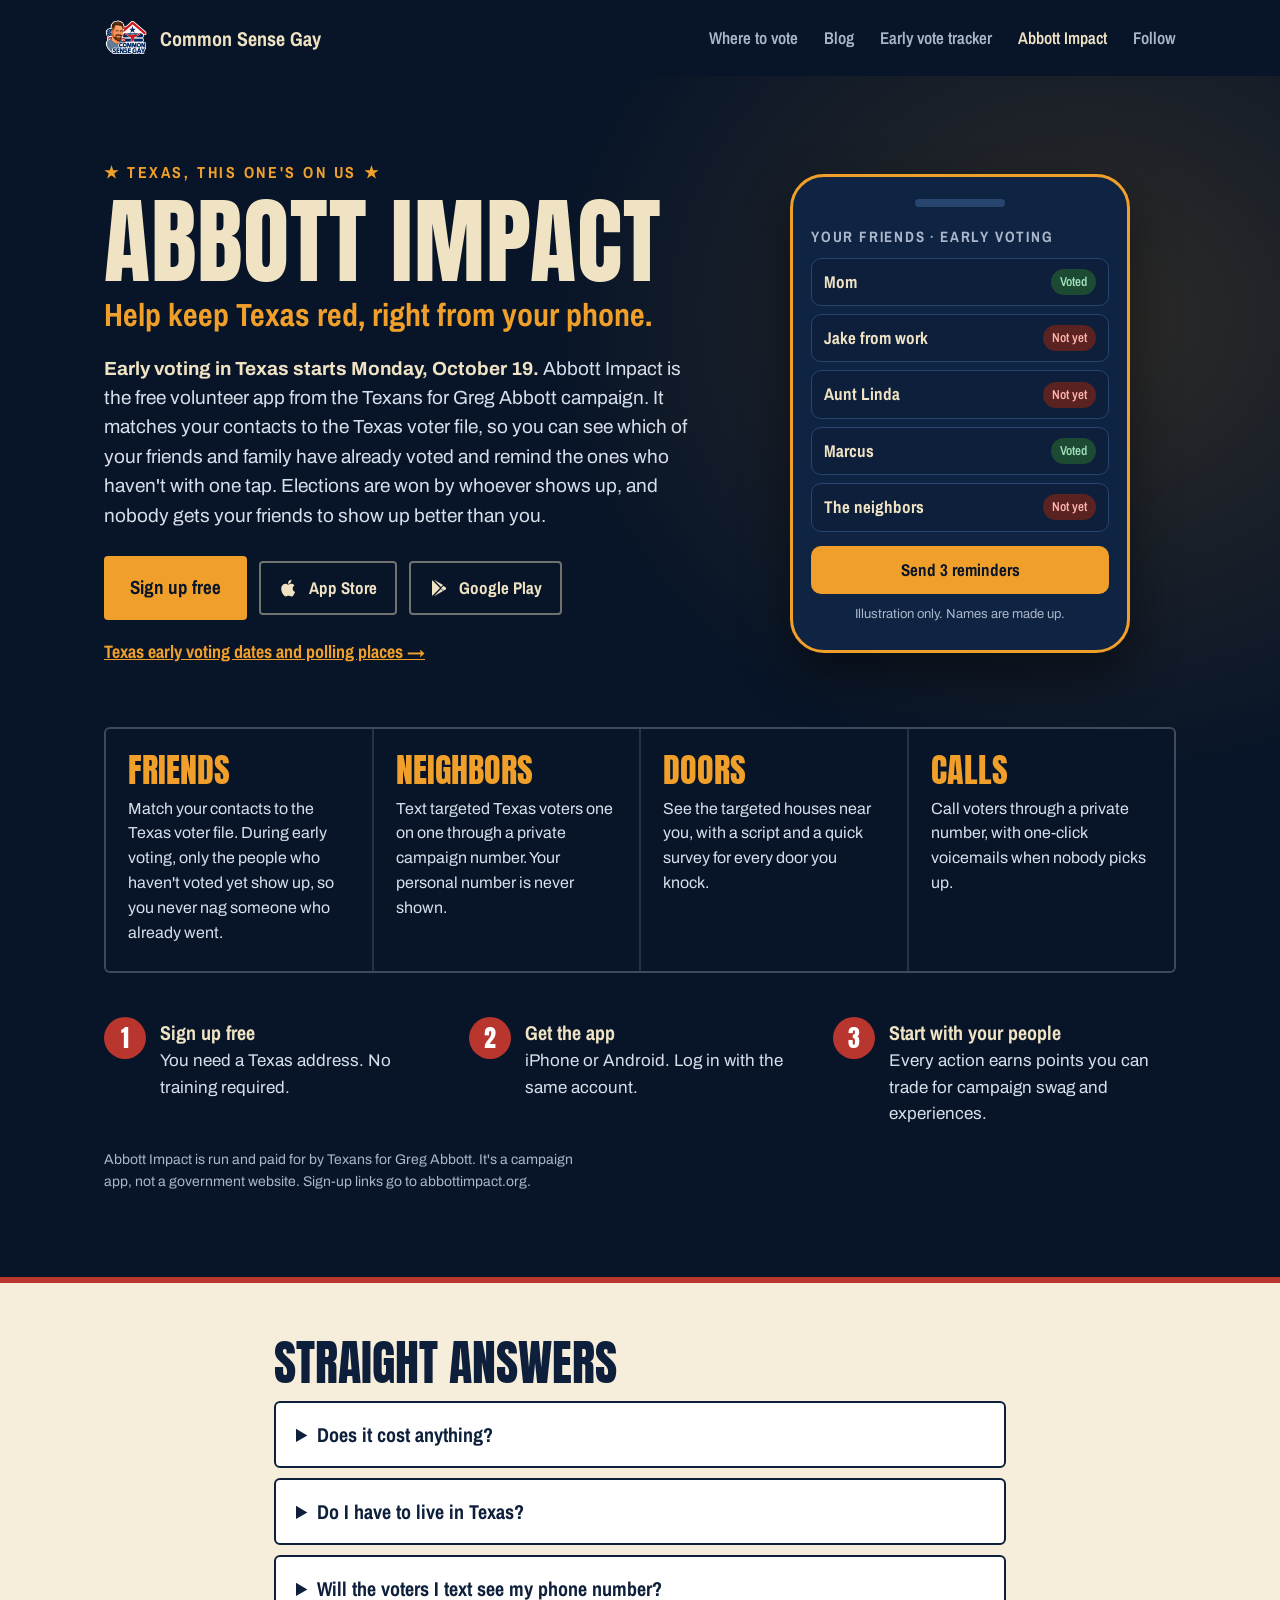
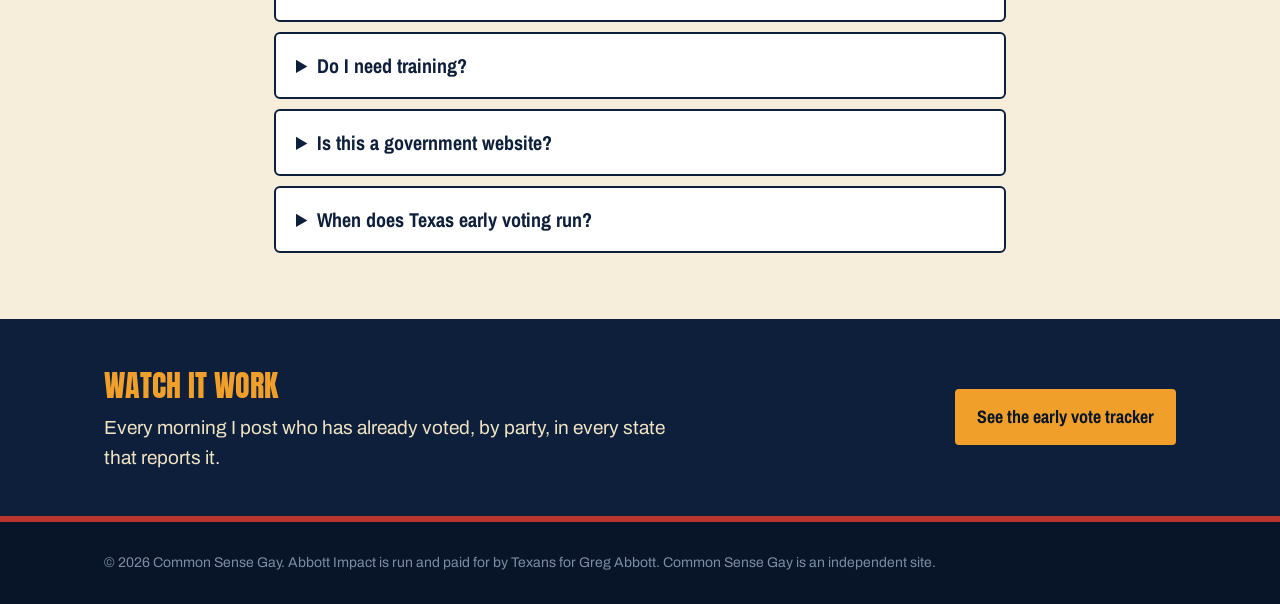
==== abbott-impact/index.html @ 3d99a67d "Abbott Impact: homepage section, /abbott-impact/ page and GA events Co-Authored-By: Claude Opus 5.5 " ====
<!doctype html>
<html lang="en">
<head>
<!-- Google tag (gtag.js) -->
<script async src="https://www.googletagmanager.com/gtag/js?id=G-LYH4ZTMX31"></script>
<script>
  window.dataLayer = window.dataLayer || [];
  function gtag(){dataLayer.push(arguments);}
  gtag('js', new Date());

  gtag('config', 'G-LYH4ZTMX31');
</script>
<script src="/assets/track.js" defer></script>
<meta charset="utf-8">
<meta name="viewport" content="width=device-width,initial-scale=1,viewport-fit=cover">
<title>Abbott Impact: Help Keep Texas Red From Your Phone | Common Sense Gay</title>
<meta name="description" content="Abbott Impact is the free volunteer app from Texans for Greg Abbott. Remind friends who haven't voted, text voters, knock doors and make calls from your phone.">
<link rel="canonical" href="https://commonsensegay.com/abbott-impact/">
<meta property="og:title" content="Abbott Impact: help keep Texas red from your phone">
<meta property="og:description" content="Early voting in Texas starts October 19. Get the free volunteer app and get your people to the polls.">
<meta property="og:type" content="website">
<meta property="og:url" content="https://commonsensegay.com/abbott-impact/">
<meta property="og:image" content="https://commonsensegay.com/assets/og-home-v3.jpg">
<meta property="og:image:width" content="1200">
<meta property="og:image:height" content="630">
<meta name="twitter:card" content="summary_large_image">
<meta name="twitter:image" content="https://commonsensegay.com/assets/og-home-v3.jpg">
<meta name="theme-color" content="#0d1f3a">
<link rel="icon" type="image/png" sizes="32x32" href="/favicon-32.png">
<link rel="apple-touch-icon" href="/apple-touch-icon.png">
<link rel="stylesheet" href="/assets/votebar.css">
<link rel="stylesheet" href="/assets/abbott-impact.css">
<link rel="preconnect" href="https://fonts.googleapis.com">
<link rel="preconnect" href="https://fonts.gstatic.com" crossorigin>
<link rel="stylesheet" href="https://fonts.googleapis.com/css2?family=Anton&family=Archivo:wght@400;500;700&family=Archivo+Narrow:wght@600;700&display=swap">
<style>
:root{
  --navy:#0d1f3a; --night:#081528; --cream:#efe3c4; --paper:#f6eedb;
  --sun:#f0a02a; --burnt:#d97a26; --red:#b8362e; --mist:#a9b6cb;
  --ink:#16202e; --ink-soft:#57524a; --rule:#d9c9a2; --green:#1d7a46;
  --display:"Anton",Impact,"Arial Narrow",sans-serif;
  --body:"Archivo",system-ui,sans-serif;
  --narrow:"Archivo Narrow","Arial Narrow",sans-serif;
}
*{box-sizing:border-box}
body{margin:0;background:var(--paper);color:var(--ink);font-family:var(--body);font-size:18px;line-height:1.55;-webkit-font-smoothing:antialiased}
img{max-width:100%;height:auto;display:block}
a{color:var(--navy)}
a:focus-visible,button:focus-visible,select:focus-visible{outline:3px solid var(--sun);outline-offset:3px}
.wrap{max-width:1120px;margin:0 auto;padding:0 24px}
@media (max-width:600px){.wrap{padding:0 16px}}
.bar{background:var(--night)}
.bar .wrap{display:flex;align-items:center;justify-content:space-between;gap:16px;padding-top:16px;padding-bottom:16px}
.mark{display:flex;align-items:center;gap:12px;text-decoration:none;font-family:var(--narrow);font-weight:700;font-size:20px;color:var(--cream)}
.mark img{width:44px;height:44px}
.nav{display:flex;gap:26px;font-family:var(--narrow);font-weight:600;font-size:17px}
.nav a{text-decoration:none;color:var(--mist)}
.nav a:hover,.nav a[aria-current]{color:var(--cream)}
@media (max-width:700px){.nav a:not(.keep){display:none}}

.top{background:var(--navy);color:var(--cream);padding:56px 0 64px;border-bottom:6px solid var(--red)}
h1{font-family:var(--display);font-weight:400;text-transform:uppercase;font-size:clamp(46px,7vw,92px);line-height:1;margin:0 0 18px;letter-spacing:.01em}
.lede{font-size:clamp(18px,2vw,21px);color:#d8dfeb;max-width:58ch;margin:0}
.eday{display:inline-flex;align-items:baseline;gap:12px;margin-top:28px;padding:12px 18px;border:2px solid var(--sun);border-radius:4px}
.eday b{font-family:var(--display);font-weight:400;font-size:30px;color:var(--sun);line-height:1}
.eday span{font-family:var(--narrow);font-weight:600;font-size:18px}

section{padding:56px 0}
h2{font-family:var(--display);font-weight:400;text-transform:uppercase;font-size:clamp(32px,4.5vw,48px);line-height:1;margin:0 0 14px;color:var(--navy)}
.sub{color:var(--ink-soft);max-width:62ch;margin:0 0 26px}

/* state lookup */
.pick{display:flex;flex-wrap:wrap;gap:12px;align-items:center;margin-bottom:22px}
.pick label{font-family:var(--narrow);font-weight:700;font-size:19px;color:var(--navy)}
.pick select{font:inherit;font-size:18px;padding:10px 14px;border:2px solid var(--navy);border-radius:4px;background:#fff;color:var(--ink);min-width:260px}
.card{background:#fff;border:2px solid var(--navy);border-radius:6px;padding:26px 28px;display:grid;grid-template-columns:1fr auto;gap:18px 32px;align-items:center}
@media (max-width:760px){.card{grid-template-columns:1fr;padding:22px}}
.card h3{font-family:var(--display);font-weight:400;text-transform:uppercase;font-size:40px;line-height:1;margin:0 0 10px;color:var(--navy)}
.card .win{font-size:20px;margin:0 0 6px}
.card .win b{font-family:var(--narrow)}
.card .note{color:var(--ink-soft);font-size:16px;margin:6px 0 0}
.chip{display:inline-block;font-family:var(--narrow);font-weight:700;font-size:15px;padding:3px 10px;border-radius:999px;vertical-align:3px;white-space:nowrap}
.chip.open{background:#dff1e6;color:var(--green)}
.chip.soon{background:#fde9c7;color:#8a4b00}
.chip.closed,.chip.none,.chip.varies{background:#ece6d6;color:#5f5a4e}
.btn{display:inline-flex;align-items:center;justify-content:center;gap:10px;font-family:var(--narrow);font-weight:700;font-size:18px;text-decoration:none;padding:14px 22px;border-radius:4px;background:var(--red);color:#fff;white-space:nowrap}
.btn:hover{background:#9f2c25}
.btn.alt{background:transparent;color:var(--navy);border:2px solid var(--navy)}
.card .acts{display:flex;flex-direction:column;gap:10px}

/* table */
.filters{display:flex;flex-wrap:wrap;gap:8px;margin:0 0 16px}
.filters button{font-family:var(--narrow);font-weight:700;font-size:16px;padding:8px 14px;border-radius:999px;border:2px solid var(--navy);background:transparent;color:var(--navy);cursor:pointer}
.filters button[aria-pressed="true"]{background:var(--navy);color:var(--cream)}
.tbl{width:100%;border-collapse:collapse;background:#fff;border:2px solid var(--navy)}
.tbl th{font-family:var(--narrow);font-weight:700;font-size:16px;text-align:left;padding:12px 14px;background:var(--navy);color:var(--cream)}
.tbl td{padding:12px 14px;border-top:1px solid var(--rule);vertical-align:top;font-size:16px}
.tbl td:first-child{font-weight:700;white-space:nowrap}
.tbl td small{display:block;color:var(--ink-soft);font-size:14px;margin-top:2px}
.tbl tr.hl td{background:#fff6e3}
.tbl a{font-weight:700}
@media (max-width:640px){
  .tbl thead{display:none}
  .tbl,.tbl tbody,.tbl tr,.tbl td{display:block;width:100%}
  .tbl tr{border-top:1px solid var(--rule);padding:10px 14px}
  .tbl td{border:0;padding:2px 0}
}
.fine{font-size:15px;color:var(--ink-soft);max-width:70ch}
.fine p{margin:0 0 10px}

.cta{background:var(--navy);color:var(--cream);padding:44px 0}
.cta .wrap{display:flex;flex-wrap:wrap;gap:20px;align-items:center;justify-content:space-between}
.cta p{margin:0;font-size:19px;max-width:52ch}
.cta b{font-family:var(--display);font-weight:400;text-transform:uppercase;font-size:30px;display:block;color:var(--sun);margin-bottom:4px}
.cta .btn{background:var(--sun);color:var(--night)}
.cta .btn:hover{background:#ffb646}
footer{background:var(--night);color:#7d8ca5;padding:30px 0;font-size:14px;border-top:6px solid var(--red)}

.ai{border-top:0}
.faq{max-width:780px}
.faq details{background:#fff;border:2px solid var(--navy);border-radius:6px;padding:16px 20px;margin-bottom:10px}
.faq summary{cursor:pointer;font-family:var(--narrow);font-weight:700;font-size:20px;color:var(--navy)}
.faq details p{margin:10px 0 0;color:var(--ink-soft)}
</style>
</head>
<body>

<div class="votebar" id="votebar" role="region" aria-label="Early voting dates" hidden>
  <div class="vb-in"><span class="vb-star" aria-hidden="true">★</span><span class="vb-msg" aria-live="polite"></span><a class="vb-go" href="https://www.nass.org/can-i-vote/find-your-polling-place" rel="noopener">Find your polling place</a><a class="vb-all" href="/vote/">All states</a></div>
</div>
<header class="bar">
  <div class="wrap">
    <a class="mark" href="/"><img src="/assets/logo.png" alt="" width="44" height="44">Common Sense Gay</a>
    <nav class="nav" aria-label="Main">
      <a class="keep" href="/vote/#TX">Where to vote</a>
      <a class="keep" href="/blog/">Blog</a>
      <a href="/early-vote/">Early vote tracker</a>
      <a class="keep" href="/abbott-impact/" aria-current="page">Abbott Impact</a>
      <a href="/#follow">Follow</a>
    </nav>
  </div>
</header>

<main>
<section class="ai" id="abbott-impact" aria-labelledby="ai-title" data-ai-view="abbott_page">
  <div class="wrap">
    <div class="ai-grid">
      <div>
        <p class="ai-k">★ Texas, this one's on us ★</p>
        <h1 id="ai-title">Abbott Impact</h1>
        <p class="ai-sub">Help keep Texas red, right from your phone.</p>
        <p class="ai-body"><b>Early voting in Texas starts Monday, October 19.</b> Abbott Impact is the free volunteer app from the Texans for Greg Abbott campaign. It matches your contacts to the Texas voter file, so you can see which of your friends and family have already voted and remind the ones who haven't with one tap. Elections are won by whoever shows up, and nobody gets your friends to show up better than you.</p>
        <div class="ai-ctas">
          <a class="ai-btn go" href="https://abbottimpact.org/register?utm_source=commonsensegay&amp;utm_medium=referral&amp;utm_campaign=abbott_impact" rel="noopener" data-ai="register">Sign up free</a>
          <a class="ai-btn store" href="https://apps.apple.com/us/app/abbott-impact/id6749019654" rel="noopener" data-ai="app_store"><svg viewBox="0 0 24 24" fill="currentColor" aria-hidden="true"><path d="M16.4 12.6c0-2.4 2-3.6 2.1-3.7-1.2-1.7-3-1.9-3.6-2-1.5-.2-3 .9-3.8.9-.8 0-2-.9-3.3-.9-1.7 0-3.3 1-4.2 2.5-1.8 3.1-.5 7.7 1.3 10.2.9 1.2 1.9 2.6 3.2 2.6 1.3-.1 1.8-.8 3.3-.8 1.6 0 2 .8 3.4.8 1.4 0 2.3-1.3 3.1-2.5 1-1.4 1.4-2.8 1.4-2.9 0 0-2.8-1.1-2.9-4.2zM13.9 5.3c.7-.9 1.2-2 1-3.2-1 0-2.3.7-3 1.6-.7.8-1.2 2-1.1 3.1 1.2.1 2.3-.6 3.1-1.5z"/></svg>App Store</a>
          <a class="ai-btn store" href="https://play.google.com/store/apps/details?id=com.RightImpact" rel="noopener" data-ai="google_play"><svg viewBox="0 0 24 24" fill="currentColor" aria-hidden="true"><path d="M4 2.6c-.3.3-.4.7-.4 1.2v16.4c0 .5.1.9.4 1.2l9.2-9.4L4 2.6zm10.3 10.5 2.6 2.6-11 6.3 8.4-8.9zm0-2.2L5.9 2l11 6.3-2.6 2.6zm5.6.1-2.6-1.5-2.8 2.9 2.8 2.9 2.6-1.5c.8-.5.8-1.4 0-2.8z"/></svg>Google Play</a>
        </div>
        <a class="ai-more" href="/vote/#TX">Texas early voting dates and polling places &rarr;</a>
      </div>
      <div class="ai-phone" aria-hidden="true">
        <div class="notch"></div>
        <p class="ph-h">Your friends · early voting</p>
        <ul>
          <li>Mom <span class="yes">Voted</span></li>
          <li>Jake from work <span class="no">Not yet</span></li>
          <li>Aunt Linda <span class="no">Not yet</span></li>
          <li>Marcus <span class="yes">Voted</span></li>
          <li>The neighbors <span class="no">Not yet</span></li>
        </ul>
        <div class="ph-btn">Send 3 reminders</div>
        <p class="ph-n">Illustration only. Names are made up.</p>
      </div>
    </div>

    <div class="ai-tools">
      <div class="ai-tool"><b>Friends</b><p>Match your contacts to the Texas voter file. During early voting, only the people who haven't voted yet show up, so you never nag someone who already went.</p></div>
      <div class="ai-tool"><b>Neighbors</b><p>Text targeted Texas voters one on one through a private campaign number. Your personal number is never shown.</p></div>
      <div class="ai-tool"><b>Doors</b><p>See the targeted houses near you, with a script and a quick survey for every door you knock.</p></div>
      <div class="ai-tool"><b>Calls</b><p>Call voters through a private number, with one-click voicemails when nobody picks up.</p></div>
    </div>

    <ol class="ai-steps">
      <li><span><b>Sign up free</b>You need a Texas address. No training required.</span></li>
      <li><span><b>Get the app</b>iPhone or Android. Log in with the same account.</span></li>
      <li><span><b>Start with your people</b>Every action earns points you can trade for campaign swag and experiences.</span></li>
    </ol>

    <p class="ai-fine">Abbott Impact is run and paid for by Texans for Greg Abbott. It's a campaign app, not a government website. Sign-up links go to abbottimpact.org.</p>
  </div>
</section>

<section aria-labelledby="faq-title">
  <div class="wrap faq">
    <h2 id="faq-title">Straight answers</h2>
    <details><summary>Does it cost anything?</summary><p>No. Signing up and using the app is free.</p></details>
    <details><summary>Do I have to live in Texas?</summary><p>Sign-up asks for a Texas address, and the voter file it uses is the Texas voter file. If you're outside Texas, <a href="/early-vote/#volunteer">here are the apps for other states</a>.</p></details>
    <details><summary>Will the voters I text see my phone number?</summary><p>No. Texts and calls to voters go through a private campaign number. Your personal number stays hidden.</p></details>
    <details><summary>Do I need training?</summary><p>No. The app gives you the script for texts, calls and doors.</p></details>
    <details><summary>Is this a government website?</summary><p>No. Abbott Impact is a campaign app run and paid for by Texans for Greg Abbott. Common Sense Gay links to it because getting Republicans to vote early is how we win.</p></details>
    <details><summary>When does Texas early voting run?</summary><p>Early voting starts Monday, October 19. Election Day is Tuesday, November 3. <a href="/vote/#TX">Check your county's dates and polling places</a>.</p></details>
  </div>
</section>
<section class="cta">
  <div class="wrap">
    <p><b>Watch it work</b>Every morning I post who has already voted, by party, in every state that reports it.</p>
    <a class="btn" href="/early-vote/">See the early vote tracker</a>
  </div>
</section>

</main>

<footer><div class="wrap">© 2026 Common Sense Gay. Abbott Impact is run and paid for by Texans for Greg Abbott. Common Sense Gay is an independent site.</div></footer>
<script src="/assets/voting.js"></script>
</body>
</html>
---- assets/votebar.css ----
.votebar{background:#b8362e;color:#fff6e3;font-family:"Archivo Narrow","Arial Narrow",sans-serif;font-size:17px;position:relative;z-index:30}
.votebar[hidden]{display:none}
.votebar .vb-in{max-width:1120px;margin:0 auto;padding:9px 24px;display:flex;align-items:center;gap:14px;min-height:44px}
.votebar .vb-star{color:#ffd27a;font-size:15px;flex:none}
.votebar .vb-msg{flex:1;min-width:0;font-weight:600;transition:opacity .28s ease}
.votebar .vb-msg b{font-weight:700;color:#fff}
.votebar .vb-msg.out{opacity:0}
.votebar a{color:#fff;font-weight:700;white-space:nowrap}
.votebar .vb-go{background:#fff6e3;color:#8f2420;text-decoration:none;padding:5px 12px;border-radius:3px}
.votebar .vb-go:hover{background:#fff}
.votebar .vb-all{text-decoration:underline;text-underline-offset:3px}
.votebar a:focus-visible{outline:3px solid #ffd27a;outline-offset:2px}
@media (max-width:700px){
  .votebar .vb-in{flex-wrap:wrap;gap:6px 12px;padding:8px 16px}
  .votebar .vb-msg{flex-basis:calc(100% - 30px);font-size:16px}
  .votebar .vb-go{font-size:15px}
  .votebar .vb-all{font-size:15px}
}
@media (prefers-reduced-motion:reduce){.votebar .vb-msg{transition:none}}
---- assets/abbott-impact.css ----
/* Abbott Impact feature (homepage section and /abbott-impact/ page) */
.ai{background:var(--night);color:var(--cream);padding:84px 0;border-top:6px solid var(--sun);border-bottom:6px solid var(--red);position:relative;overflow:hidden}
.ai::before{content:"";position:absolute;inset:0;background:radial-gradient(ellipse 60% 55% at 85% 20%,rgba(240,160,42,.16),transparent 70%);pointer-events:none}
.ai .wrap{position:relative}
.ai-grid{display:grid;grid-template-columns:1.15fr .85fr;gap:56px;align-items:center}
@media (max-width:900px){.ai-grid{grid-template-columns:1fr;gap:40px}}
.ai-k{font-family:var(--narrow);font-weight:700;text-transform:uppercase;letter-spacing:.16em;font-size:16px;color:var(--sun);margin:0 0 12px}
.ai h2,.ai h1{font-family:var(--display);font-weight:400;text-transform:uppercase;color:var(--cream);font-size:clamp(54px,7.4vw,104px);line-height:.95;margin:0 0 10px;letter-spacing:.01em}
.ai-sub{font-family:var(--narrow);font-weight:700;font-size:clamp(22px,2.8vw,32px);line-height:1.15;color:var(--sun);margin:0 0 20px}
.ai-body{font-size:19px;color:#d8dfeb;max-width:56ch;margin:0 0 26px}
.ai-body b{color:var(--cream)}
.ai-ctas{display:flex;flex-wrap:wrap;gap:12px;align-items:center}
.ai-btn{display:inline-flex;align-items:center;justify-content:center;gap:10px;font-family:var(--narrow);font-weight:700;font-size:19px;text-decoration:none;padding:15px 24px;border-radius:4px;border:2px solid transparent;white-space:nowrap}
.ai-btn.go{background:var(--sun);color:var(--night)}
.ai-btn.go:hover{background:#ffb646}
.ai-btn.store{border-color:rgba(239,227,196,.45);color:var(--cream);font-size:17px;padding:12px 18px}
.ai-btn.store:hover{border-color:var(--cream)}
.ai-btn svg{width:20px;height:20px;flex:0 0 auto}
.ai-more{display:inline-block;margin-top:18px;font-family:var(--narrow);font-weight:700;font-size:18px;color:var(--sun)}
.ai-fine{margin:22px 0 0;font-size:14px;color:var(--mist);max-width:60ch}

/* phone card */
.ai-phone{justify-self:center;width:min(340px,100%);background:#0f2442;border:3px solid var(--sun);border-radius:34px;padding:22px 18px 26px;box-shadow:0 22px 50px rgba(0,0,0,.45)}
.ai-phone .notch{width:90px;height:8px;border-radius:8px;background:#27456f;margin:0 auto 18px}
.ai-phone .ph-h{font-family:var(--narrow);font-weight:700;font-size:15px;letter-spacing:.12em;text-transform:uppercase;color:var(--mist);margin:0 0 10px}
.ai-phone ul{list-style:none;margin:0;padding:0;display:grid;gap:8px}
.ai-phone li{display:flex;align-items:center;justify-content:space-between;gap:10px;background:var(--navy);border:1px solid #27456f;border-radius:10px;padding:10px 12px;font-family:var(--narrow);font-weight:700;font-size:17px}
.ai-phone li span{font-weight:600;font-size:13px;padding:3px 9px;border-radius:999px;white-space:nowrap}
.ai-phone .no{background:#5a2321;color:#ffb3ab}
.ai-phone .yes{background:#1d4a33;color:#9fe0b9}
.ai-phone .ph-btn{margin-top:14px;text-align:center;background:var(--sun);color:var(--night);font-family:var(--narrow);font-weight:700;font-size:17px;padding:11px;border-radius:10px}
.ai-phone .ph-n{margin:10px 0 0;text-align:center;font-size:13px;color:var(--mist)}

/* four tools */
.ai-tools{display:grid;grid-template-columns:repeat(4,1fr);gap:2px;margin-top:60px;background:rgba(169,182,203,.18);border:2px solid rgba(169,182,203,.18);border-radius:6px;overflow:hidden}
@media (max-width:900px){.ai-tools{grid-template-columns:repeat(2,1fr)}}
@media (max-width:520px){.ai-tools{grid-template-columns:1fr}}
.ai-tool{background:var(--night);padding:24px 22px 26px}
.ai-tool b{display:block;font-family:var(--display);font-weight:400;text-transform:uppercase;font-size:34px;line-height:1;color:var(--sun);margin-bottom:10px}
.ai-tool p{margin:0;font-size:16px;color:#d8dfeb}

/* steps */
.ai-steps{list-style:none;counter-reset:s;margin:44px 0 0;padding:0;display:grid;grid-template-columns:repeat(3,1fr);gap:22px}
@media (max-width:760px){.ai-steps{grid-template-columns:1fr}}
.ai-steps li{counter-increment:s;display:flex;gap:14px;align-items:flex-start;font-size:17px;color:#d8dfeb}
.ai-steps li::before{content:counter(s);flex:0 0 auto;display:grid;place-items:center;width:42px;height:42px;border-radius:50%;background:var(--red);color:#fff;font-family:var(--display);font-size:24px}
.ai-steps b{display:block;color:var(--cream);font-family:var(--narrow);font-size:20px}
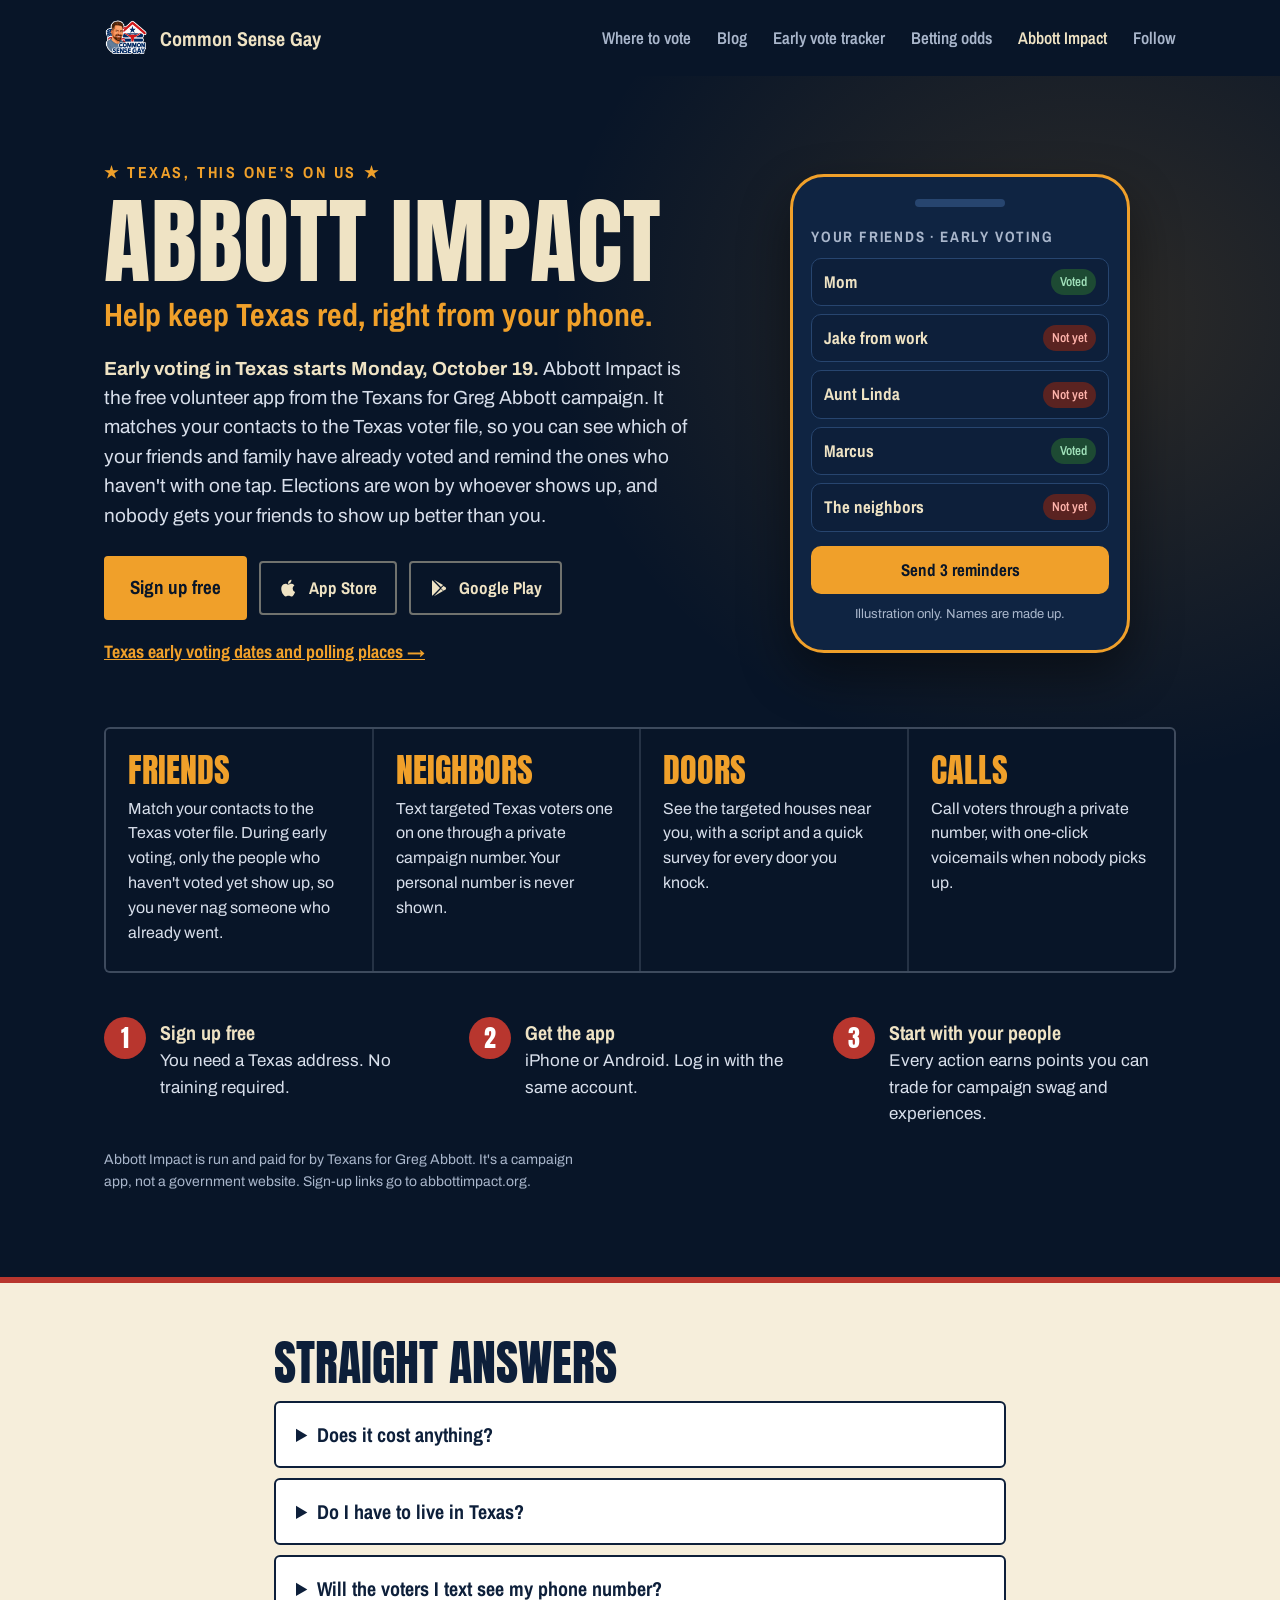
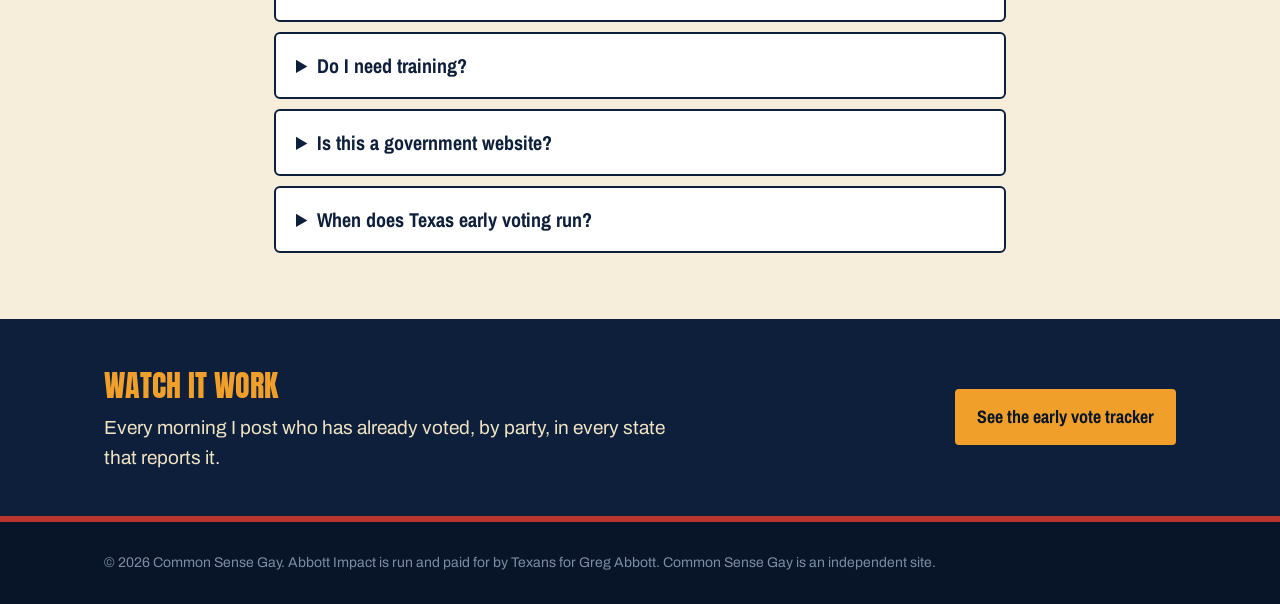
==== commit 461269c1: "Election Day call-out on every page: Let's swamp the vote! Co-Authored-By: Claude Opus 5.5 <noreply@" ====
--- a/abbott-impact/index.html
+++ b/abbott-impact/index.html
@@ -11,6 +11,7 @@
   gtag('config', 'G-LYH4ZTMX31');
 </script>
 <script src="/assets/track.js" defer></script>
+<script src="/assets/eday.js" defer></script>
 <meta charset="utf-8">
 <meta name="viewport" content="width=device-width,initial-scale=1,viewport-fit=cover">
 <title>Abbott Impact: Help Keep Texas Red From Your Phone | Common Sense Gay</title>
@@ -20,11 +21,11 @@
 <meta property="og:description" content="Early voting in Texas starts October 19. Get the free volunteer app and get your people to the polls.">
 <meta property="og:type" content="website">
 <meta property="og:url" content="https://commonsensegay.com/abbott-impact/">
-<meta property="og:image" content="https://commonsensegay.com/assets/og-home-v3.jpg">
+<meta property="og:image" content="https://commonsensegay.com/assets/og-home-v4.jpg">
 <meta property="og:image:width" content="1200">
 <meta property="og:image:height" content="630">
 <meta name="twitter:card" content="summary_large_image">
-<meta name="twitter:image" content="https://commonsensegay.com/assets/og-home-v3.jpg">
+<meta name="twitter:image" content="https://commonsensegay.com/assets/og-home-v4.jpg">
 <meta name="theme-color" content="#0d1f3a">
 <link rel="icon" type="image/png" sizes="32x32" href="/favicon-32.png">
 <link rel="apple-touch-icon" href="/apple-touch-icon.png">
@@ -135,6 +136,7 @@
       <a class="keep" href="/vote/#TX">Where to vote</a>
       <a class="keep" href="/blog/">Blog</a>
       <a href="/early-vote/">Early vote tracker</a>
+      <a href="/odds/">Betting odds</a>
       <a class="keep" href="/abbott-impact/" aria-current="page">Abbott Impact</a>
       <a href="/#follow">Follow</a>
     </nav>
